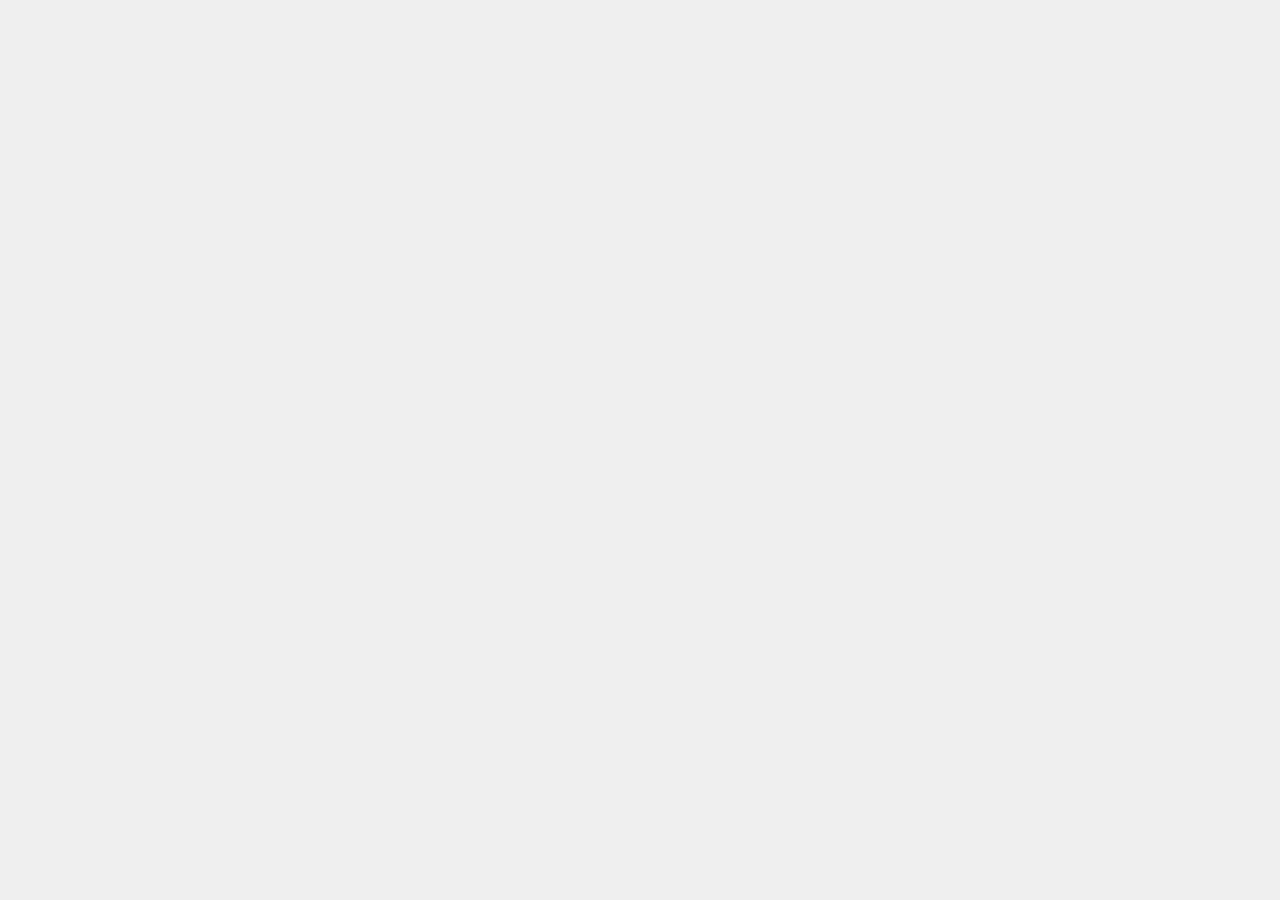
==== index.html @ 11d4a580 "menambahkan file html dan css" ====
<!DOCTYPE html>
<html lang="en">

<head>
    <meta charset="UTF-8">
    <meta http-equiv="X-UA-Compatible" content="IE=edge">
    <meta name="viewport" content="width=device-width, initial-scale=1.0">
    <title>Social - easy tutorial on youtube</title>
    <link rel="stylesheet" href="style.css">
</head>

<body>

</body>

</html>
---- style.css ----
* {
    margin: 0;
    padding: 0;
    font-family: 'Courier New', Courier, monospace;
}

body {
    background-color: #efefef;
}
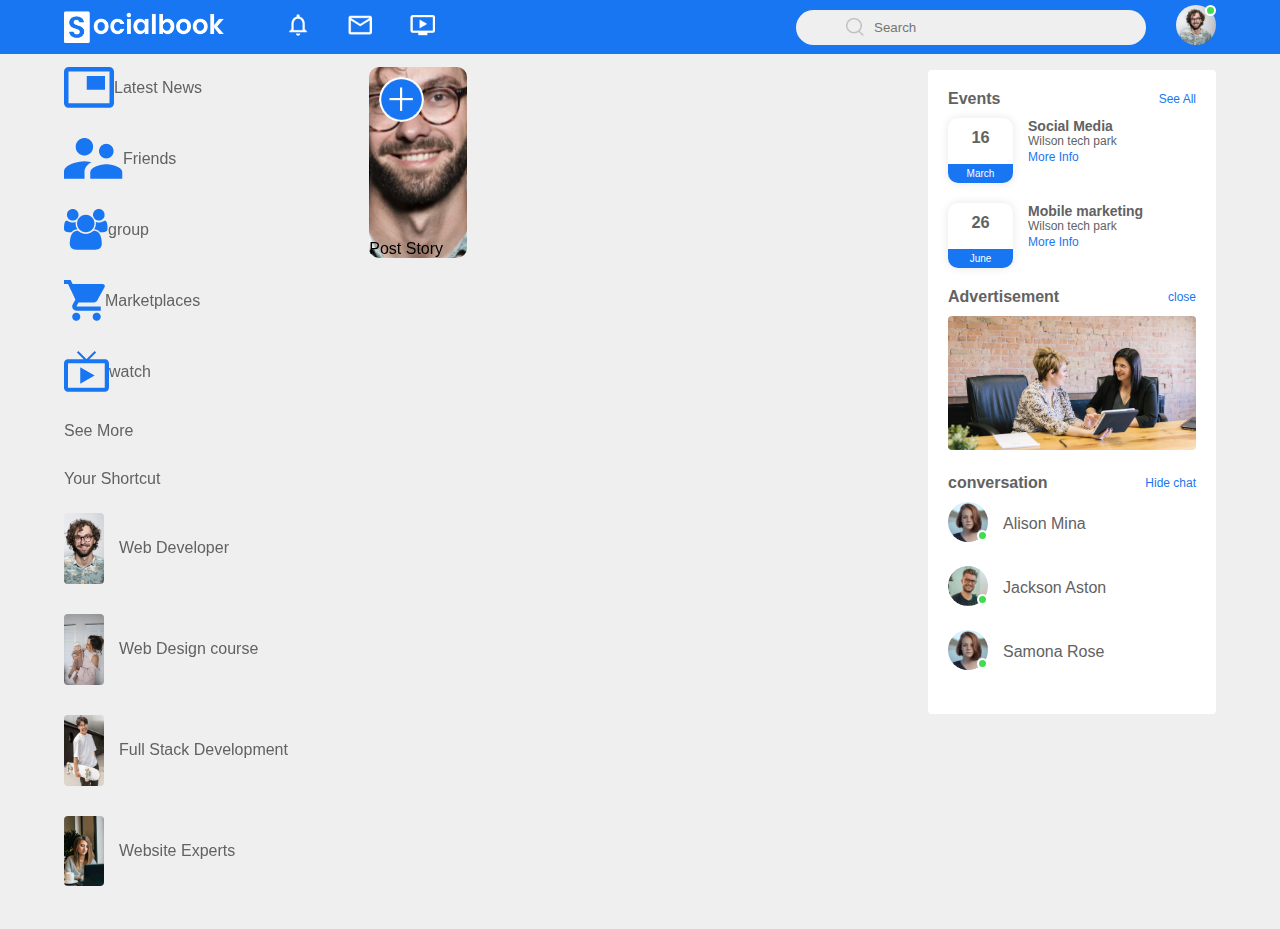
==== commit 3f363953: "menambahkan elemen html dan data css"" ====
--- a/index.html
+++ b/index.html
@@ -10,7 +10,108 @@
 </head>
 
 <body>
+    <nav>
+        <div class="nav-left">
+            <img src="socialbook_img/images/logo.png" alt="" class="logo">
+            <ul>
+                <li><img src="socialbook_img/images/notification.png" alt=""></li>
+                <li><img src="socialbook_img/images/inbox.png" alt=""></li>
+                <li><img src="socialbook_img/images/video.png" alt=""></li>
+            </ul>
+        </div>
+        <div class="nav-right">
+            <div class="search-box">
+                <img src="socialbook_img/images/search.png" alt="">
+                <input type="text" placeholder="Search">
+            </div>
+            <div class="nav-user-icon online">
+                <img src="socialbook_img/images/profile-pic.png" alt="">
+            </div>
+        </div>
+    </nav>
+    <div class="container">
+        <!-- left sidebar -->
+        <div class="left-sidebar">
+            <div class="imp-links">
+                <a href=""><img src="socialbook_img/images/news.png" alt=""> Latest News</a>
+                <a href=""><img src="socialbook_img/images/friends.png" alt=""> Friends</a>
+                <a href=""><img src="socialbook_img/images/group.png" alt="">group</a>
+                <a href=""><img src="socialbook_img/images/marketplace.png" alt=""> Marketplaces</a>
+                <a href=""><img src="socialbook_img/images/watch.png" alt=""> watch</a>
+                <a href="">See More</a>
+            </div>
+            <div class="shortcut-links">
+                <p>Your Shortcut</p>
+                <a href=""><img src="socialbook_img/images/status-1.png" alt="">Web Developer</a>
+                <a href=""><img src="socialbook_img/images/status-2.png" alt="">Web Design course</a>
+                <a href=""><img src="socialbook_img/images/status-3.png" alt="">Full Stack Development</a>
+                <a href=""><img src="socialbook_img/images/status-4.png" alt="">Website Experts</a>
+            </div>
+        </div>
+        <!-- end left sidebar -->
+        <!-- main content -->
+        <div class="main-content">
+            <div class="story-gallery">
+                <div class="story"><img src="socialbook_img/images/upload.png" alt="">
+                    <p>Post Story</p>
+                </div>
+            </div>
+        </div>
+        <!-- end main-content -->
+        <!-- right-sidebar -->
+        <div class="right-sidebar">
+            <div class="sidebar-title">
+                <h4>Events</h4>
+                <a href="">See All</a>
+            </div>
+            <div class="event">
+                <div class="left-event">
+                    <h3>16</h3>
+                    <span>March</span>
 
+                </div>
+                <div class="right-event">
+                    <h4>Social Media</h4>
+                    <p>Wilson tech park</p>
+                    <a href="">More Info</a>
+                </div>
+            </div>
+            <div class="event">
+                <div class="left-event">
+                    <h3>26</h3>
+                    <span>June</span>
+
+                </div>
+                <div class="right-event">
+                    <h4>Mobile marketing</h4>
+                    <p>Wilson tech park</p>
+                    <a href="">More Info</a>
+                </div>
+            </div>
+            <div class="sidebar-title">
+                <h4>Advertisement</h4>
+                <a href="">close</a>
+            </div>
+            <img src="socialbook_img/images/advertisement.png" alt="" class="sidebar-ads">
+            <div class="sidebar-title">
+                <h4>conversation</h4>
+                <a href="">Hide chat</a>
+            </div>
+            <div class="online-list">
+                <div class="online"><img src="socialbook_img/images/member-1.png" alt=""></div>
+                <p>Alison Mina</p>
+            </div>
+            <div class="online-list">
+                <div class="online"><img src="socialbook_img/images/member-2.png" alt=""></div>
+                <p>Jackson Aston</p>
+            </div>
+            <div class="online-list">
+                <div class="online"><img src="socialbook_img/images/member-1.png" alt=""></div>
+                <p>Samona Rose</p>
+            </div>
+        </div>
+        <!-- end right-sidebar -->
+    </div>
 </body>
 
 </html>--- a/style.css
+++ b/style.css
@@ -1,9 +1,267 @@
 * {
     margin: 0;
     padding: 0;
-    font-family: 'Courier New', Courier, monospace;
+    font-family: sans-serif;
+    box-sizing: border-box;
 }
 
 body {
     background-color: #efefef;
+}
+
+nav {
+    display: flex;
+    align-items: center;
+    justify-content: space-between;
+    background: #1876f2;
+    padding: 5px 5%;
+    position: sticky;
+    top: 0;
+    z-index: 100;
+}
+
+.logo {
+    width: 160px;
+    margin-right: 45px;
+}
+
+.nav-left,
+.nav-right {
+    display: flex;
+    align-items: center;
+}
+
+.nav-left ul li {
+    list-style: none;
+    display: inline-block;
+}
+
+.nav-left ul li img {
+    width: 28px;
+    margin: 0 15px;
+    ;
+}
+
+.nav-user-icon img {
+    width: 40px;
+    border-radius: 50%;
+    cursor: pointer;
+}
+
+.nav-user-icon {
+    margin-left: 30px;
+}
+
+.search-box {
+    background: #efefef;
+    width: 350px;
+    border-radius: 20px;
+    display: flex;
+    align-items: center;
+    padding: 0 50px;
+}
+
+.search-box img {
+    width: 18px;
+}
+
+.search-box input {
+    width: 100%;
+    background: transparent;
+    padding: 10px;
+    outline: none;
+    border: 0px;
+}
+
+.online {
+    position: relative;
+}
+
+.online::after {
+    content: '';
+    width: 7px;
+    height: 7px;
+    border: 2px solid #fff;
+    border-radius: 50%;
+    background: #41db51;
+    position: absolute;
+    top: 0;
+    right: 0;
+}
+
+.container {
+    display: flex;
+    justify-content: space-between;
+    padding: 13px 5%;
+}
+
+.left-sidebar {
+    /* background: #cbdffa; */
+    flex-basis: 25%;
+    position: sticky;
+    top: 70px;
+    align-self: flex-start;
+    /* height: 100vh; */
+}
+
+.right-sidebar {
+    /* background: #cbdffa; */
+    flex-basis: 25%;
+    position: sticky;
+    top: 70px;
+    align-self: flex-start;
+    /* height: 100vh; */
+    background: #ffffff;
+    padding: 20px;
+    border-radius: 4px;
+    color: #626262;
+}
+
+.main-content {
+    flex-basis: 47%;
+}
+
+.imp-links a,
+.shortcut-links a {
+    text-decoration: none;
+    display: flex;
+    align-items: center;
+    margin-bottom: 30px;
+    color: #626262;
+    width: fit-content;
+}
+
+.imp-limks a img {
+    width: 25px;
+    margin: right 15px;
+}
+
+.imp-limks a:last-child {
+    color: #1876f2;
+}
+
+.imp-limks {
+    border-bottom: 1px solid #ccc;
+}
+
+.shortcut-links a img {
+    width: 40px;
+    border-radius: 4px;
+    margin-right: 15px;
+}
+
+.shortcut-links p {
+    margin: 25px 0;
+    color: #626262;
+    font-weight: 500;
+}
+
+.sidebar-title {
+    display: flex;
+    align-items: center;
+    justify-content: space-between;
+    margin-bottom: 10px;
+}
+
+.sidebar-title h4 {
+    font-weight: 600px;
+    font-size: 16px;
+}
+
+.sidebar-title a {
+    text-decoration: none;
+    color: #1876f2;
+    font-size: 12px;
+}
+
+.event {
+    display: flex;
+    font-size: 14px;
+    margin-bottom: 20px;
+}
+
+.left-event {
+    border-radius: 10px;
+    height: 65px;
+    width: 65px;
+    margin-right: 15px;
+    padding-top: 10px;
+    text-align: center;
+    position: relative;
+    overflow: hidden;
+    box-shadow: 0 0 10px rgba(0, 0, 0, 0.1);
+}
+
+.event p {
+    font-size: 12px;
+}
+
+.event a {
+    font-size: 12px;
+    text-decoration: none;
+    color: #1876f2;
+}
+
+.left-event span {
+    position: absolute;
+    bottom: 0;
+    left: 0;
+    width: 100%;
+    background: #1876f2;
+    color: #fff;
+    font-size: 10px;
+    padding: 4px 0;
+}
+
+.sidebar-ads {
+    width: 100%;
+    margin-bottom: 20px;
+    border-radius: 4px;
+}
+
+.online-list {
+    display: flex;
+    align-items: center;
+    margin-bottom: 20px;
+}
+
+.online-list .online img {
+    width: 40px;
+    border-radius: 50%;
+}
+
+.online-list .online {
+    width: 40px;
+    border-radius: 50%;
+    margin-right: 15px;
+}
+
+.online-list .online::after {
+    top: unset;
+    bottom: 5px;
+}
+
+.story-gallery {
+    display: flex;
+    justify-content: space-between;
+    margin-bottom: 20p;
+}
+
+.story {
+    flex-basis: 18%;
+    padding-top: 32%;
+    position: relative;
+    background-image: url(socialbook_img/images/status-1.png);
+    background-position: center;
+    background-position: cover;
+    border-radius: 10px;
+}
+
+.story img {
+    position: absolute;
+    width: 45px;
+    border-radius: 50%;
+    top: 10px;
+    left: 10px;
+    border-radius: 5px solid #626262;
 }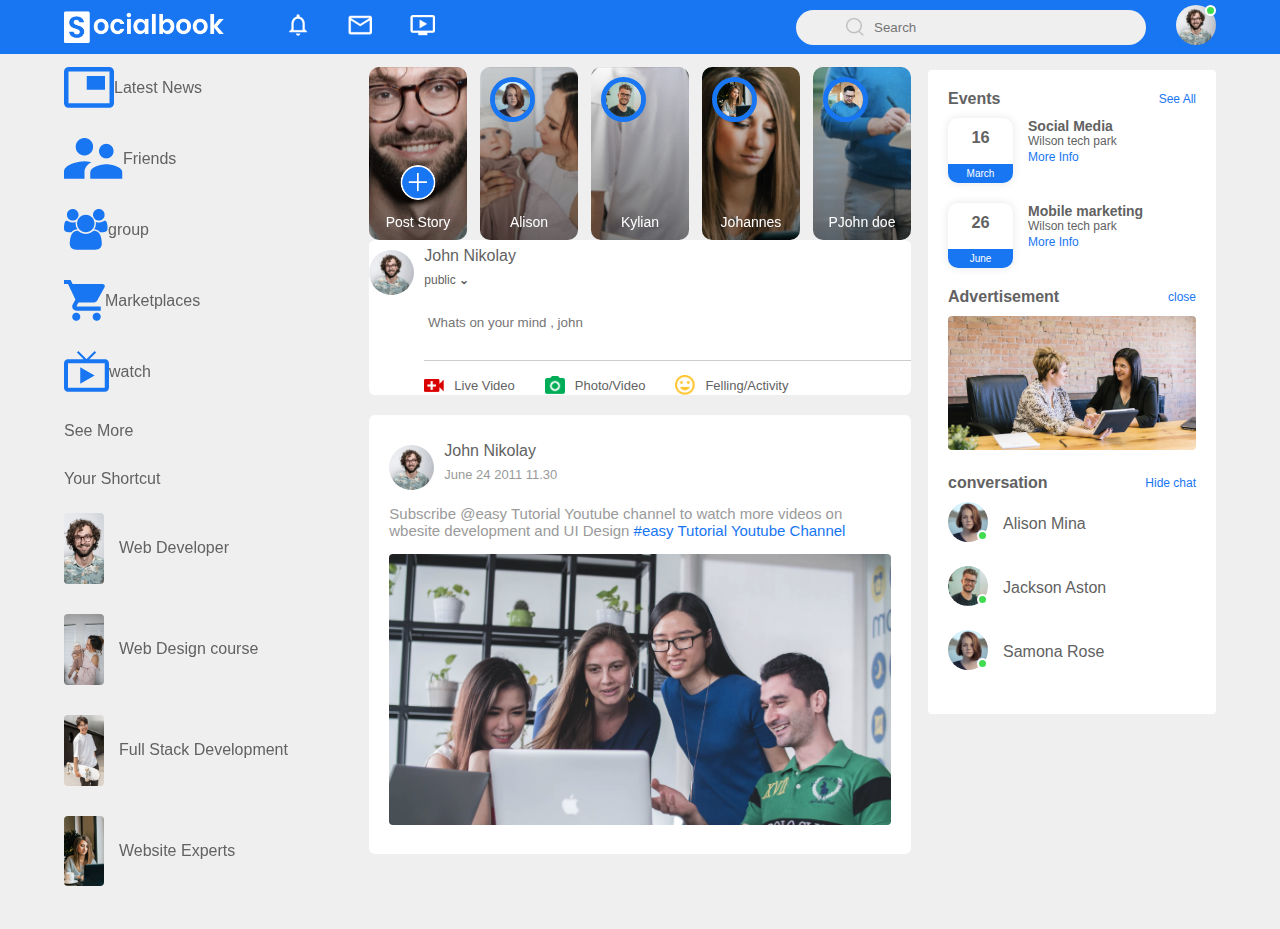
==== commit d36d43f8: "menambahkan data di bagian tengah" ====
--- a/index.html
+++ b/index.html
@@ -52,12 +52,54 @@
         <!-- main content -->
         <div class="main-content">
             <div class="story-gallery">
-                <div class="story"><img src="socialbook_img/images/upload.png" alt="">
+                <div class="story story1"><img src="socialbook_img/images/upload.png" alt="">
                     <p>Post Story</p>
                 </div>
+                <div class="story story2"><img src="socialbook_img/images/member-1.png" alt="">
+                    <p>Alison</p>
+                </div>
+                <div class="story story3"><img src="socialbook_img/images/member-2.png" alt="">
+                    <p>Kylian</p>
+                </div>
+                <div class="story story4"><img src="socialbook_img/images/member-3.png" alt="">
+                    <p>Johannes</p>
+                </div>
+                <div class="story story5"><img src="socialbook_img/images/member-4.png" alt="">
+                    <p>PJohn doe</p>
+                </div>
+            </div>
+            <div class="write-post-container">
+                <div class="user-profile">
+                    <img src="socialbook_img/images/profile-pic.png" alt="">
+                    <div>
+                        <p>John Nikolay</p>
+                        <small> public  <b>&#8964 </b> </small>
+                    </div>
+                </div>
+                <div class="post-input-container">
+                    <textarea rows="3" placeholder=" Whats on your mind , john "></textarea>
+                    <div class="add-post-links">
+                        <a href=""><img src="socialbook_img/images/live-video.png" alt="">Live Video</a>
+                        <a href=""><img src="socialbook_img/images/photo.png" alt="">Photo/Video</a>
+                        <a href=""><img src="socialbook_img/images/feeling.png" alt="">Felling/Activity</a>
+                    </div>
+                </div>
+            </div>
+            <div class="post-container">
+                <div class="user-profile">
+                    <img src="socialbook_img/images/profile-pic.png" alt="">
+                    <div>
+                        <p>John Nikolay</p>
+                        <!-- <small> public  <b>&#8964 </b> </small> -->
+                        <span>June 24 2011 11.30</span>
+                    </div>
+                </div>
+                <p class="post-text">Subscribe <span> @easy Tutorial</span> Youtube channel to watch more videos on wbesite development and UI Design <a href="">#easy Tutorial</a> <a href="">Youtube Channel</a></p>
+                <img src="socialbook_img/images/feed-image-1.png" alt="" class="post-img">
             </div>
         </div>
         <!-- end main-content -->
+
         <!-- right-sidebar -->
         <div class="right-sidebar">
             <div class="sidebar-title">
--- a/style.css
+++ b/style.css
@@ -251,7 +251,8 @@
     flex-basis: 18%;
     padding-top: 32%;
     position: relative;
-    background-image: url(socialbook_img/images/status-1.png);
+    /* background-image: linear-gradient(transparent, rgba(0, 0, 0, 0.5)), url(socialbook_img/images/status-1.png); */
+    /* background-image: url(socialbook_img/images/status-1.png); */
     background-position: center;
     background-position: cover;
     border-radius: 10px;
@@ -263,5 +264,145 @@
     border-radius: 50%;
     top: 10px;
     left: 10px;
-    border-radius: 5px solid #626262;
+    /* border-radius: 5px solid #626262;
+     */
+    border: 5px solid #1876f2;
+}
+
+.story p {
+    position: absolute;
+    bottom: 10px;
+    width: 100%;
+    text-align: center;
+    color: white;
+    font-size: 14px;
+}
+
+.story1 {
+    background-image: linear-gradient(transparent, rgba(0, 0, 0, 0.5)), url(socialbook_img/images/status-1.png);
+}
+
+.story2 {
+    background-image: linear-gradient(transparent, rgba(0, 0, 0, 0.5)), url(socialbook_img/images/status-2.png);
+}
+
+.story3 {
+    background-image: linear-gradient(transparent, rgba(0, 0, 0, 0.5)), url(socialbook_img/images/status-3.png);
+}
+
+.story4 {
+    background-image: linear-gradient(transparent, rgba(0, 0, 0, 0.5)), url(socialbook_img/images/status-4.png);
+}
+
+.story5 {
+    background-image: linear-gradient(transparent, rgba(0, 0, 0, 0.5)), url(socialbook_img/images/status-5.png);
+}
+
+.story.story1 img {
+    top: unset;
+    left: 50%;
+    bottom: 40px;
+    transform: translateX(-50%);
+    border: 0;
+    width: 35px;
+}
+
+.write-post-container {
+    width: 100%;
+    background: #fff;
+    border-radius: 6px;
+    padding: 20p;
+    color: #626262;
+}
+
+.user-profile {
+    display: flex;
+    align-items: center;
+}
+
+.user-profile img {
+    margin-top: 10px;
+    /*tambahan sendiri*/
+    width: 45px;
+    border-radius: 50%;
+    margin-right: 10px;
+}
+
+.user-profile p {
+    margin-bottom: 5px;
+    font-weight: 500;
+    color: #626262;
+}
+
+.user-profile small {
+    font-size: 12px;
+}
+
+.post-input-container {
+    padding-left: 55px;
+    padding-top: 20px;
+}
+
+.post-input-container textarea {
+    width: 100%;
+    border: 0;
+    outline: 0;
+    border-bottom: 1px solid #ccc;
+    background: transparent;
+    resize: none;
+}
+
+.add-post-links {
+    display: flex;
+    margin-top: 10px;
+}
+
+.add-post-links a {
+    text-decoration: none;
+    display: flex;
+    align-items: center;
+    color: #626262;
+    margin-right: 30px;
+    font-size: 13px;
+}
+
+.add-post-links a img {
+    width: 20px;
+    margin-right: 10px;
+}
+
+.post-container {
+    width: 100%;
+    background: #fff;
+    border-radius: 6px;
+    padding: 20px;
+    color: #626262;
+    margin: 20px 0;
+}
+
+.user-profile span {
+    font-size: 13px;
+    color: #9a9a9a;
+}
+
+.post-text {
+    color: #9a9a9a;
+    margin: 15px 0;
+    font-size: 15px
+}
+
+.post-text span {
+    color: #9a9a9a;
+    font-weight: 500;
+}
+
+.post-text a {
+    color: #1876f2;
+    text-decoration: none;
+}
+
+.post-img {
+    width: 100%;
+    border-radius: 4px;
+    margin-bottom: 5px;
 }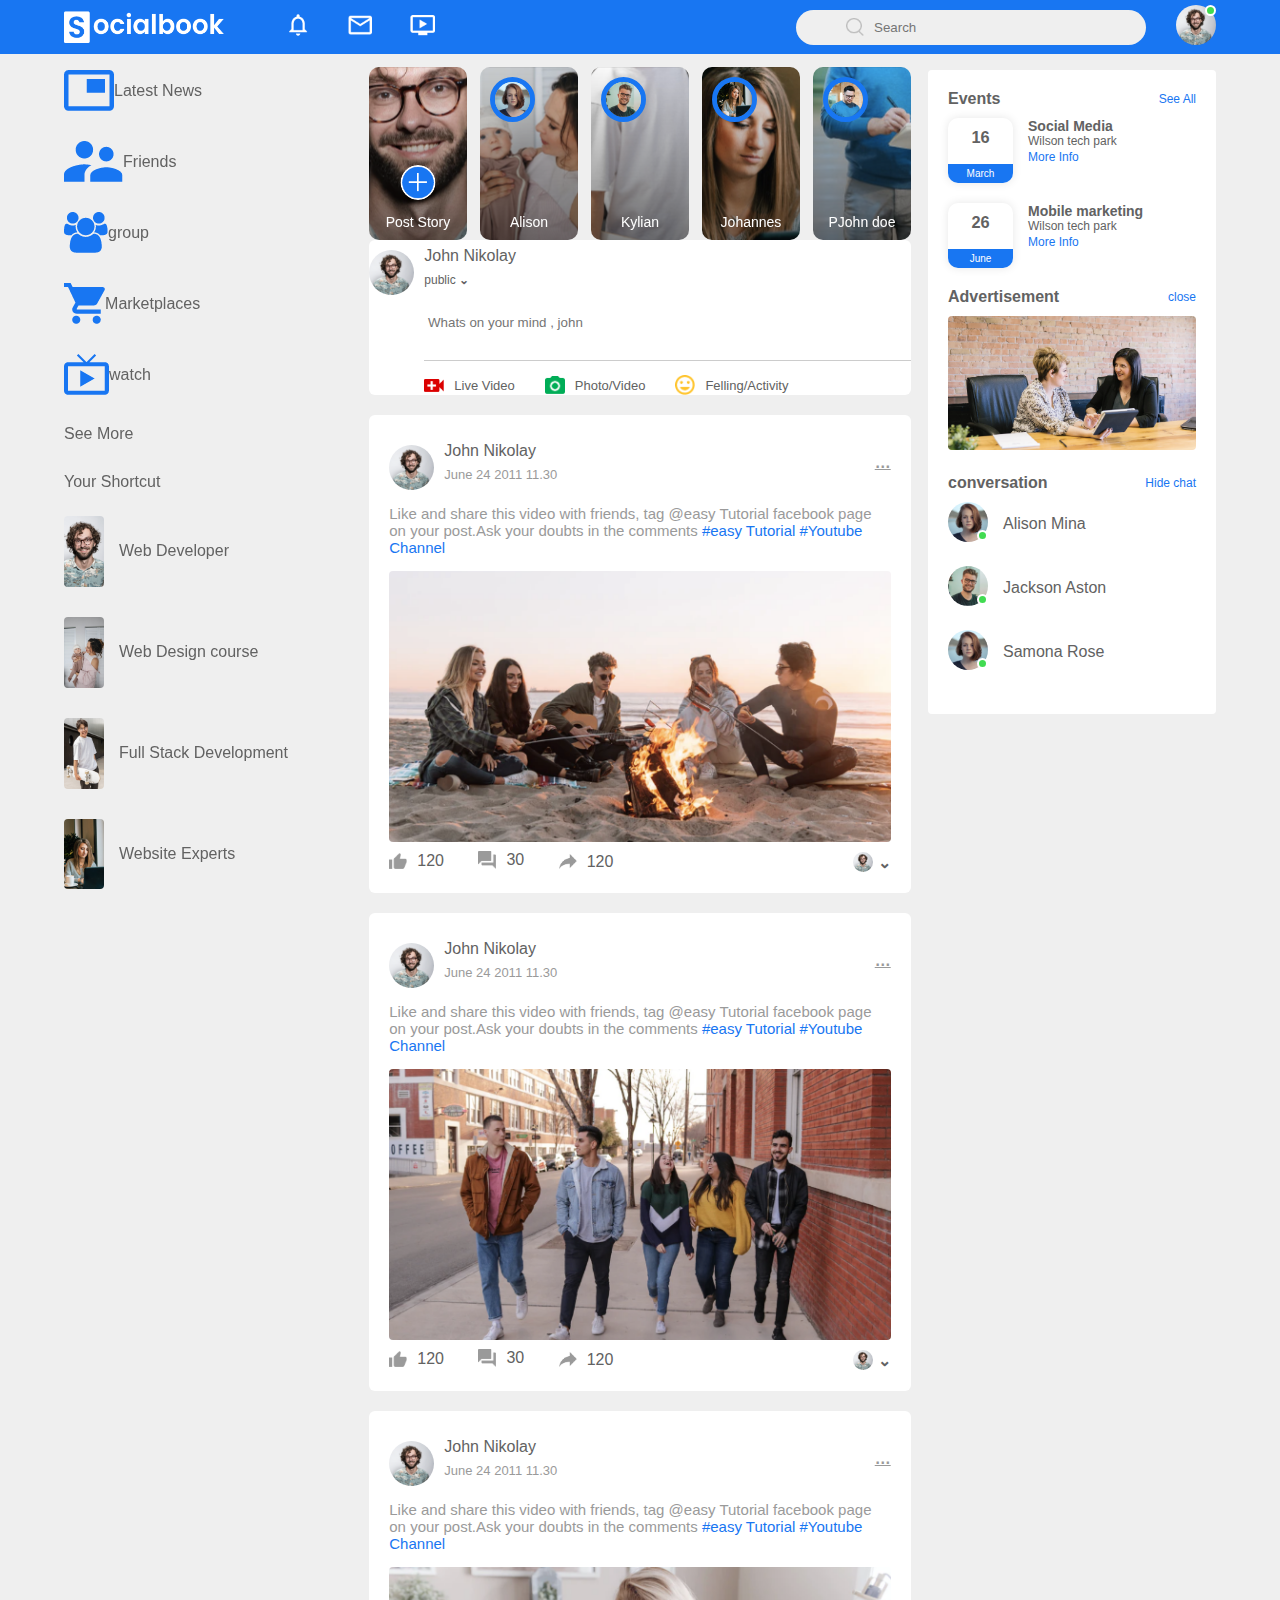
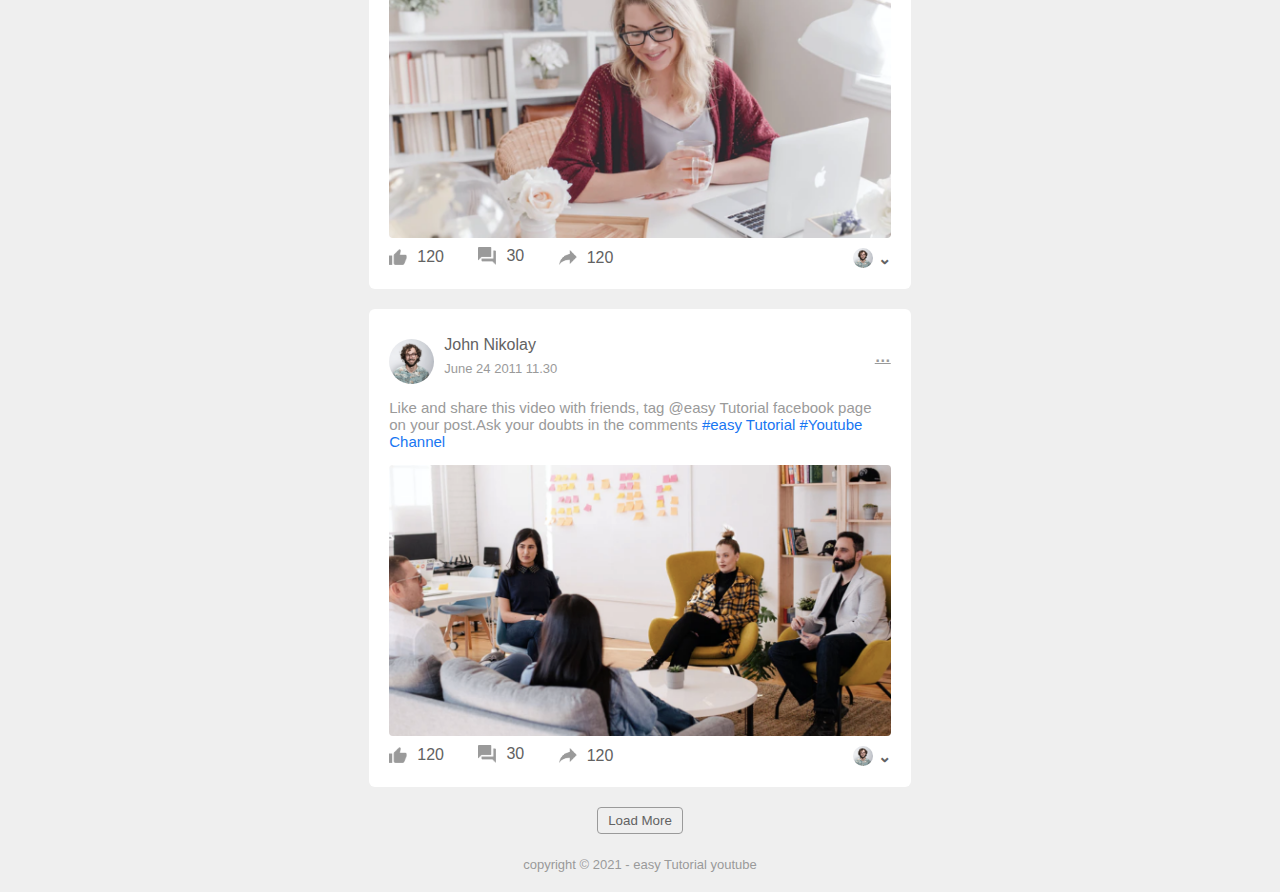
==== commit 2ab1e631: "menambahkan data terakhir pada website profile" ====
--- a/index.html
+++ b/index.html
@@ -24,10 +24,53 @@
                 <img src="socialbook_img/images/search.png" alt="">
                 <input type="text" placeholder="Search">
             </div>
-            <div class="nav-user-icon online">
+            <div class="nav-user-icon online" onclick="settingsMenuToggle()">
                 <img src="socialbook_img/images/profile-pic.png" alt="">
             </div>
         </div>
+        <!-- Settings Menu -->
+        <div class="settings-menu">
+            <div id="dark-btn">
+                <span></span>
+            </div>
+            <div class="settings-menu-inner">
+                <div class="user-profile">
+                    <img src="socialbook_img/images/profile-pic.png" alt="">
+                    <div>
+                        <p>John Nikolay</p>
+                        <!-- <small> public  <b>&#8964 </b> </small> -->
+                        <a href="">See Your Profil</a>
+                    </div>
+                </div>
+                <hr>
+                <div class="user-profile">
+                    <img src="socialbook_img/images/feedback.png" alt="">
+                    <div>
+                        <p>Give Feedback</p>
+                        <!-- <small> public  <b>&#8964 </b> </small> -->
+                        <a href="">Help us to improve the new design</a>
+                    </div>
+                </div>
+                <hr>
+                <div class="settings-links">
+                    <img src="socialbook_img/images/setting.png" alt="" class="settings-icon">
+                    <a href="">Settings & Privacy <img src="socialbook_img/images/arrow.png" alt="" width="10px"></a>
+                </div>
+                <div class="settings-links">
+                    <img src="socialbook_img/images/help.png" alt="" class="settings-icon">
+                    <a href="">Help & Support <img src="socialbook_img/images/arrow.png" alt="" width="10px"></a>
+                </div>
+                <div class="settings-links">
+                    <img src="socialbook_img/images/display.png" alt="" class="settings-icon">
+                    <a href="">Display & Accessibility <img src="socialbook_img/images/arrow.png" alt="" width="10px"></a>
+                </div>
+                <div class="settings-links">
+                    <img src="socialbook_img/images/logout.png" alt="" class="settings-icon">
+                    <a href="">Logout <img src="socialbook_img/images/arrow.png" alt="" width="10px"></a>
+                </div>
+            </div>
+        </div>
+        <!-- end Settings Menu  -->
     </nav>
     <div class="container">
         <!-- left sidebar -->
@@ -85,18 +128,123 @@
                     </div>
                 </div>
             </div>
+            <!-- post-container 1 -->
             <div class="post-container">
-                <div class="user-profile">
-                    <img src="socialbook_img/images/profile-pic.png" alt="">
-                    <div>
-                        <p>John Nikolay</p>
-                        <!-- <small> public  <b>&#8964 </b> </small> -->
-                        <span>June 24 2011 11.30</span>
-                    </div>
-                </div>
-                <p class="post-text">Subscribe <span> @easy Tutorial</span> Youtube channel to watch more videos on wbesite development and UI Design <a href="">#easy Tutorial</a> <a href="">Youtube Channel</a></p>
-                <img src="socialbook_img/images/feed-image-1.png" alt="" class="post-img">
-            </div>
+                <div class="post-row">
+
+                    <div class="user-profile">
+                        <img src="socialbook_img/images/profile-pic.png" alt="">
+                        <div>
+                            <p>John Nikolay</p>
+                            <!-- <small> public  <b>&#8964 </b> </small> -->
+                            <span>June 24 2011 11.30</span>
+                        </div>
+                    </div>
+                    <a href=""><b>&#8230</b></a>
+                </div>
+                <p class="post-text">Like and share this video with friends, tag <span> @easy Tutorial</span> facebook page on your post.Ask your doubts in the comments <a href="">#easy Tutorial</a> <a href="">#Youtube Channel</a></p>
+                <img src="socialbook_img/images/feed-image-2.png" alt="" class="post-img">
+                <div class="post-row">
+                    <div class="activity-icons">
+                        <div><img src="socialbook_img/images/like.png" alt="">120</div>
+                        <div><img src="socialbook_img/images/comments.png" alt="">30</div>
+                        <div><img src="socialbook_img/images/share.png" alt="">120</div>
+                    </div>
+                    <div class="post-profile-icon">
+                        <img src="socialbook_img/images/profile-pic.png" alt="">
+                        <b>&#8964 </b>
+                    </div>
+                </div>
+            </div>
+            <!-- end post container 1 -->
+            <!-- post-container 2 -->
+            <div class="post-container">
+                <div class="post-row">
+
+                    <div class="user-profile">
+                        <img src="socialbook_img/images/profile-pic.png" alt="">
+                        <div>
+                            <p>John Nikolay</p>
+                            <!-- <small> public  <b>&#8964 </b> </small> -->
+                            <span>June 24 2011 11.30</span>
+                        </div>
+                    </div>
+                    <a href=""><b>&#8230</b></a>
+                </div>
+                <p class="post-text">Like and share this video with friends, tag <span> @easy Tutorial</span> facebook page on your post.Ask your doubts in the comments <a href="">#easy Tutorial</a> <a href="">#Youtube Channel</a></p>
+                <img src="socialbook_img/images/feed-image-3.png" alt="" class="post-img">
+                <div class="post-row">
+                    <div class="activity-icons">
+                        <div><img src="socialbook_img/images/like.png" alt="">120</div>
+                        <div><img src="socialbook_img/images/comments.png" alt="">30</div>
+                        <div><img src="socialbook_img/images/share.png" alt="">120</div>
+                    </div>
+                    <div class="post-profile-icon">
+                        <img src="socialbook_img/images/profile-pic.png" alt="">
+                        <b>&#8964 </b>
+                    </div>
+                </div>
+            </div>
+            <!-- end post-container 2 -->
+            <!-- post-container 3 -->
+            <div class="post-container">
+                <div class="post-row">
+
+                    <div class="user-profile">
+                        <img src="socialbook_img/images/profile-pic.png" alt="">
+                        <div>
+                            <p>John Nikolay</p>
+                            <!-- <small> public  <b>&#8964 </b> </small> -->
+                            <span>June 24 2011 11.30</span>
+                        </div>
+                    </div>
+                    <a href=""><b>&#8230</b></a>
+                </div>
+                <p class="post-text">Like and share this video with friends, tag <span> @easy Tutorial</span> facebook page on your post.Ask your doubts in the comments <a href="">#easy Tutorial</a> <a href="">#Youtube Channel</a></p>
+                <img src="socialbook_img/images/feed-image-4.png" alt="" class="post-img">
+                <div class="post-row">
+                    <div class="activity-icons">
+                        <div><img src="socialbook_img/images/like.png" alt="">120</div>
+                        <div><img src="socialbook_img/images/comments.png" alt="">30</div>
+                        <div><img src="socialbook_img/images/share.png" alt="">120</div>
+                    </div>
+                    <div class="post-profile-icon">
+                        <img src="socialbook_img/images/profile-pic.png" alt="">
+                        <b>&#8964 </b>
+                    </div>
+                </div>
+            </div>
+            <!-- end post-container 2 -->
+            <!-- post-container 3 -->
+            <div class="post-container">
+                <div class="post-row">
+
+                    <div class="user-profile">
+                        <img src="socialbook_img/images/profile-pic.png" alt="">
+                        <div>
+                            <p>John Nikolay</p>
+                            <!-- <small> public  <b>&#8964 </b> </small> -->
+                            <span>June 24 2011 11.30</span>
+                        </div>
+                    </div>
+                    <a href=""><b>&#8230</b></a>
+                </div>
+                <p class="post-text">Like and share this video with friends, tag <span> @easy Tutorial</span> facebook page on your post.Ask your doubts in the comments <a href="">#easy Tutorial</a> <a href="">#Youtube Channel</a></p>
+                <img src="socialbook_img/images/feed-image-5.png" alt="" class="post-img">
+                <div class="post-row">
+                    <div class="activity-icons">
+                        <div><img src="socialbook_img/images/like.png" alt="">120</div>
+                        <div><img src="socialbook_img/images/comments.png" alt="">30</div>
+                        <div><img src="socialbook_img/images/share.png" alt="">120</div>
+                    </div>
+                    <div class="post-profile-icon">
+                        <img src="socialbook_img/images/profile-pic.png" alt="">
+                        <b>&#8964 </b>
+                    </div>
+                </div>
+            </div>
+            <!-- end post-container 2 -->
+            <button class="load-more-btn">Load More</button>
         </div>
         <!-- end main-content -->
 
@@ -154,6 +302,11 @@
         </div>
         <!-- end right-sidebar -->
     </div>
+    <div class="footer">
+        <p>copyright &copy; 2021 - easy Tutorial youtube </p>
+    </div>
+
+    <script src="script.js"></script>
 </body>
 
 </html>--- a/style.css
+++ b/style.css
@@ -5,15 +5,30 @@
     box-sizing: border-box;
 }
 
+:root {
+    --body-color: #efefef;
+    --nav-color: #1876f2;
+    --bg-color: #fff;
+}
+
+.dark-theme {
+    --body-color: #0a0a0a;
+    --nav-color: #000;
+    --bg-color: #000;
+}
+
 body {
-    background-color: #efefef;
+    /* background-color: #efefef; */
+    background: var(--body-color);
+    transition: background 0.3s;
 }
 
 nav {
     display: flex;
     align-items: center;
     justify-content: space-between;
-    background: #1876f2;
+    /* background: #1876f2; */
+    background: var(--nav-color);
     padding: 5px 5%;
     position: sticky;
     top: 0;
@@ -111,7 +126,8 @@
     top: 70px;
     align-self: flex-start;
     /* height: 100vh; */
-    background: #ffffff;
+    /* background: #ffffff; */
+    background: var(--bg-color);
     padding: 20px;
     border-radius: 4px;
     color: #626262;
@@ -309,7 +325,8 @@
 
 .write-post-container {
     width: 100%;
-    background: #fff;
+    /* background: #fff; */
+    background: var(--bg-color);
     border-radius: 6px;
     padding: 20p;
     color: #626262;
@@ -373,7 +390,8 @@
 
 .post-container {
     width: 100%;
-    background: #fff;
+    /* background: #fff; */
+    background: var(--bg-color);
     border-radius: 6px;
     padding: 20px;
     color: #626262;
@@ -405,4 +423,138 @@
     width: 100%;
     border-radius: 4px;
     margin-bottom: 5px;
+}
+
+.post-row {
+    display: flex;
+    align-items: center;
+    justify-content: space-between;
+}
+
+.activity-icons div img {
+    width: 18px;
+    margin-right: 10px;
+}
+
+.activity-icons div {
+    display: inline-flex;
+    align-items: center;
+    margin-right: 30px;
+}
+
+.post-profile-icon {
+    display: flex;
+    align-items: center;
+}
+
+.post-profile-icon img {
+    width: 20px;
+    border-radius: 50%;
+    margin-right: 5px;
+}
+
+.post-row a {
+    color: #9a9a9a;
+}
+
+.load-more-btn {
+    display: block;
+    margin: auto;
+    color: #626262;
+    cursor: pointer;
+    padding: 5px 10px;
+    border: 1px solid #9a9a9a;
+    background: transparent;
+    border-radius: 4px;
+}
+
+.footer {
+    text-align: center;
+    color: #9a9a9a;
+    padding: 10px 0 20px;
+    font-size: 13px;
+}
+
+.settings-menu {
+    position: absolute;
+    width: 90%;
+    max-width: 350px;
+    /* height: 500px; */
+    /* background: #fff; */
+    background: var(--bg-color);
+    box-shadow: 0 0 10px rgba(0, 0, 0, 0.4);
+    border-radius: 4px;
+    overflow: hidden;
+    top: 100%;
+    right: 5%;
+    max-height: 0px;
+    transition: max-height 0.3s;
+}
+
+.settings-menu-height {
+    max-height: 450px;
+}
+
+.user-profile a {
+    font-size: 12px;
+    color: #1876f2;
+    text-decoration: none;
+}
+
+.settings-menu-inner {
+    padding: 20px;
+}
+
+.settings-menu-inner hr {
+    border: 0;
+    height: 1px;
+    background-color: #9a9a9a;
+    margin: 15px 0;
+}
+
+.settings-links {
+    display: flex;
+    align-items: center;
+    margin: 15px 0;
+}
+
+.settings-links .settings-icon {
+    width: 30px;
+    margin-right: 10px;
+    border-radius: 50%;
+}
+
+.settings-links a {
+    display: flex;
+    flex: 1;
+    align-items: center;
+    justify-content: space-between;
+    text-decoration: none;
+    color: #62626262;
+}
+
+#dark-btn {
+    position: absolute;
+    top: 20px;
+    right: 20px;
+    background: #ccc;
+    width: 45px;
+    border-radius: 15px;
+    padding: 2px 3px;
+    cursor: pointer;
+    transition: padding-left 0.5s background 0.5s;
+}
+
+#dark-btn span {
+    width: 18px;
+    height: 18px;
+    background: #fff;
+    border-radius: 50%;
+    display: inline-block;
+}
+
+#dark-btn.dark-btn-on {
+    padding-left: 23px;
+    /* background: #000; */
+    background: #0a0a0a;
 }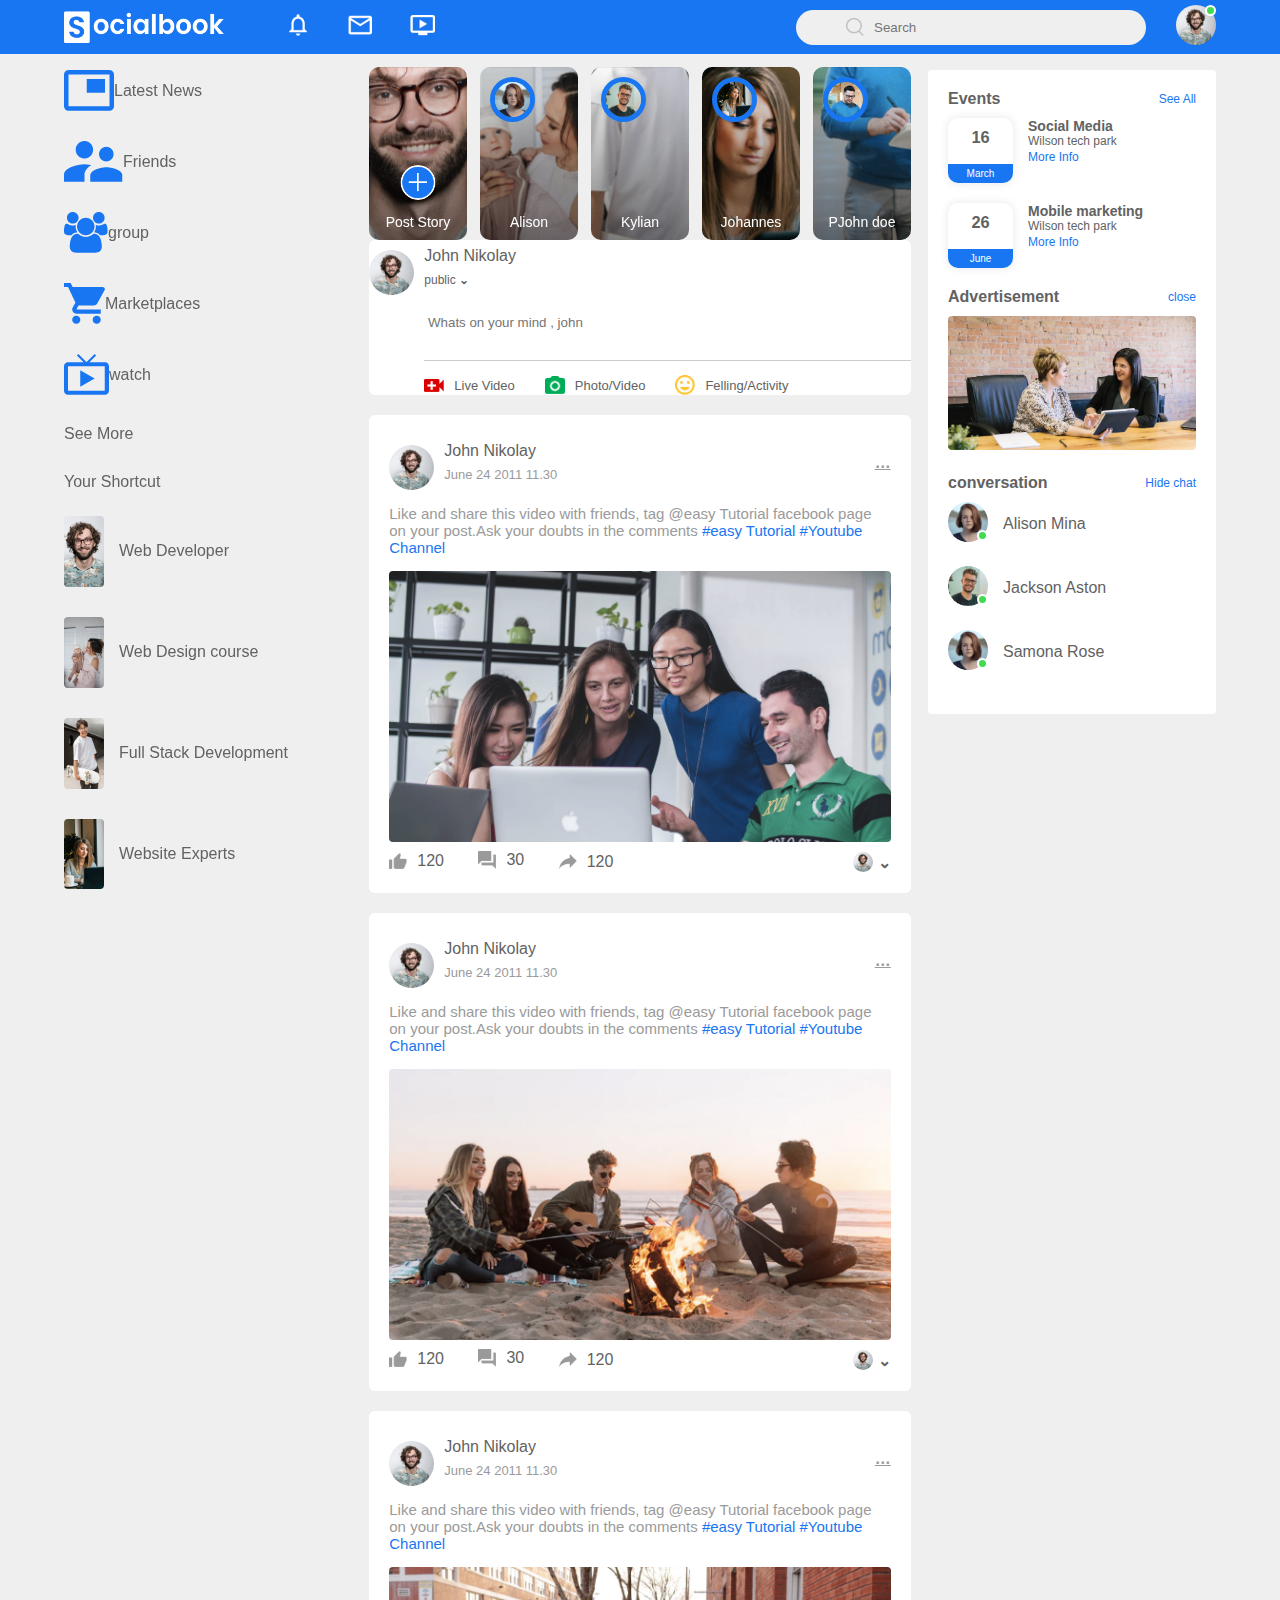
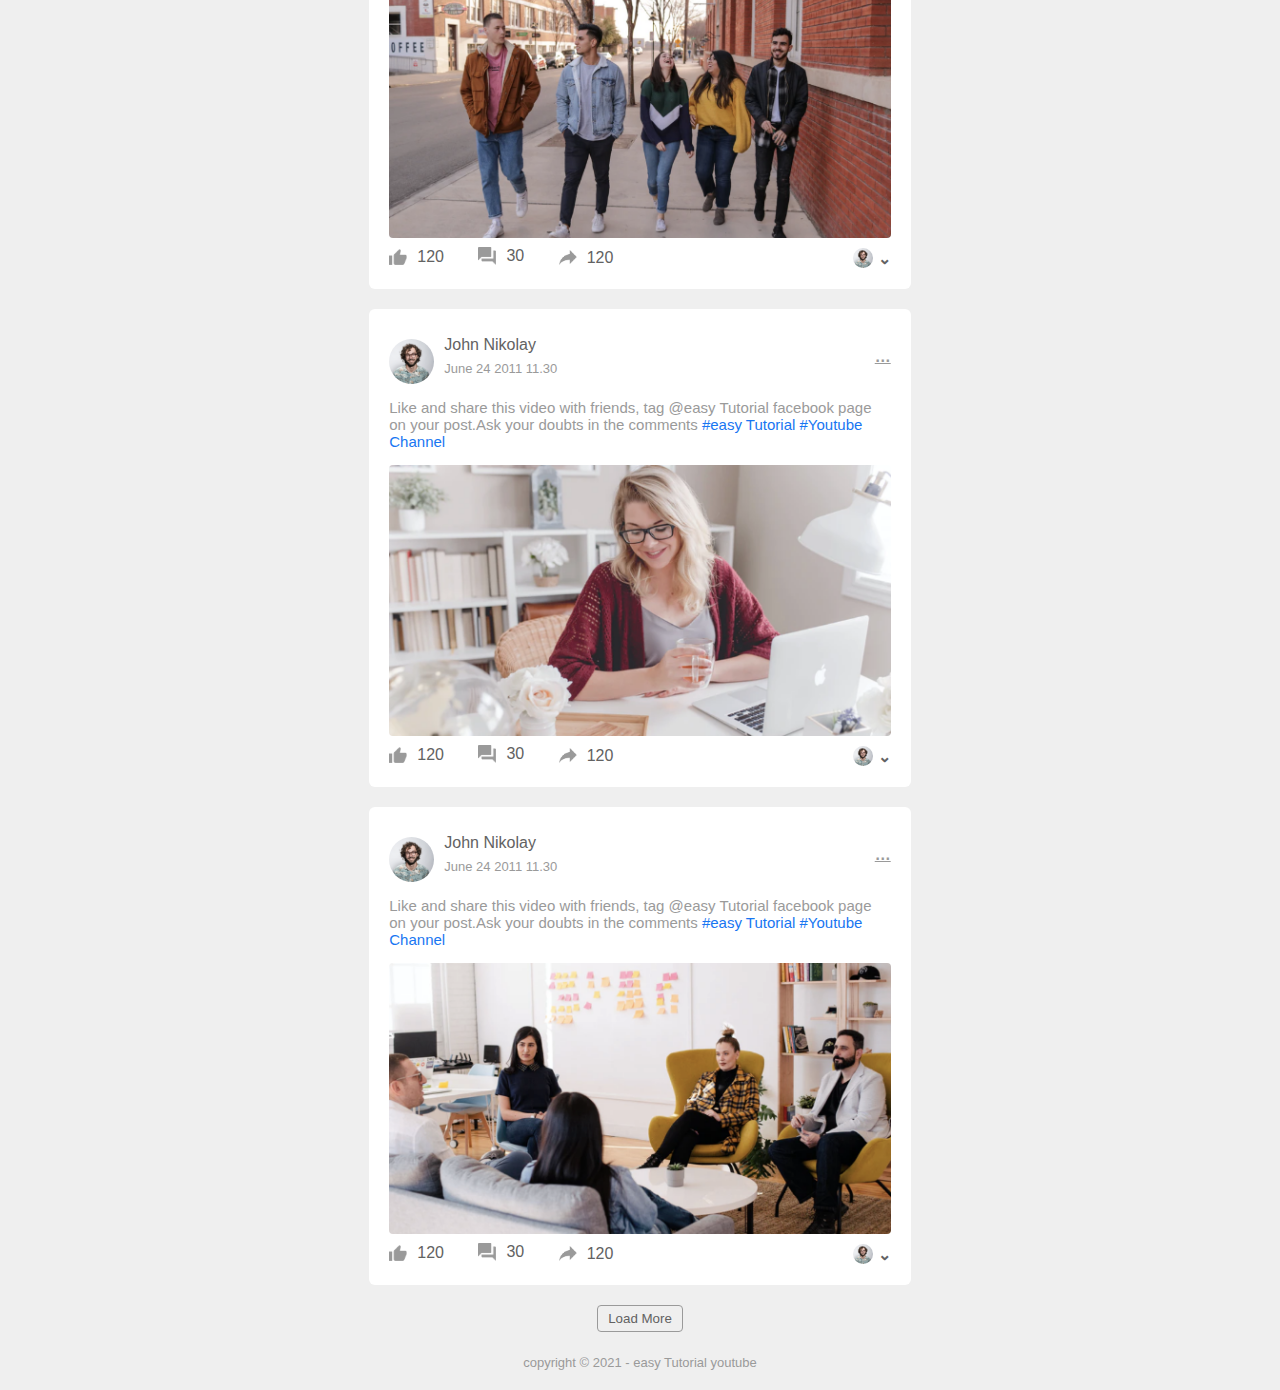
==== commit a265eb19: "menambahkan data terakhir untuk profile page" ====
--- a/index.html
+++ b/index.html
@@ -143,7 +143,7 @@
                     <a href=""><b>&#8230</b></a>
                 </div>
                 <p class="post-text">Like and share this video with friends, tag <span> @easy Tutorial</span> facebook page on your post.Ask your doubts in the comments <a href="">#easy Tutorial</a> <a href="">#Youtube Channel</a></p>
-                <img src="socialbook_img/images/feed-image-2.png" alt="" class="post-img">
+                <img src="socialbook_img/images/feed-image-1.png" alt="" class="post-img">
                 <div class="post-row">
                     <div class="activity-icons">
                         <div><img src="socialbook_img/images/like.png" alt="">120</div>
@@ -172,7 +172,7 @@
                     <a href=""><b>&#8230</b></a>
                 </div>
                 <p class="post-text">Like and share this video with friends, tag <span> @easy Tutorial</span> facebook page on your post.Ask your doubts in the comments <a href="">#easy Tutorial</a> <a href="">#Youtube Channel</a></p>
-                <img src="socialbook_img/images/feed-image-3.png" alt="" class="post-img">
+                <img src="socialbook_img/images/feed-image-2.png" alt="" class="post-img">
                 <div class="post-row">
                     <div class="activity-icons">
                         <div><img src="socialbook_img/images/like.png" alt="">120</div>
@@ -201,6 +201,35 @@
                     <a href=""><b>&#8230</b></a>
                 </div>
                 <p class="post-text">Like and share this video with friends, tag <span> @easy Tutorial</span> facebook page on your post.Ask your doubts in the comments <a href="">#easy Tutorial</a> <a href="">#Youtube Channel</a></p>
+                <img src="socialbook_img/images/feed-image-3.png" alt="" class="post-img">
+                <div class="post-row">
+                    <div class="activity-icons">
+                        <div><img src="socialbook_img/images/like.png" alt="">120</div>
+                        <div><img src="socialbook_img/images/comments.png" alt="">30</div>
+                        <div><img src="socialbook_img/images/share.png" alt="">120</div>
+                    </div>
+                    <div class="post-profile-icon">
+                        <img src="socialbook_img/images/profile-pic.png" alt="">
+                        <b>&#8964 </b>
+                    </div>
+                </div>
+            </div>
+            <!-- end post-container 3 -->
+            <!-- post-container 4 -->
+            <div class="post-container">
+                <div class="post-row">
+
+                    <div class="user-profile">
+                        <img src="socialbook_img/images/profile-pic.png" alt="">
+                        <div>
+                            <p>John Nikolay</p>
+                            <!-- <small> public  <b>&#8964 </b> </small> -->
+                            <span>June 24 2011 11.30</span>
+                        </div>
+                    </div>
+                    <a href=""><b>&#8230</b></a>
+                </div>
+                <p class="post-text">Like and share this video with friends, tag <span> @easy Tutorial</span> facebook page on your post.Ask your doubts in the comments <a href="">#easy Tutorial</a> <a href="">#Youtube Channel</a></p>
                 <img src="socialbook_img/images/feed-image-4.png" alt="" class="post-img">
                 <div class="post-row">
                     <div class="activity-icons">
@@ -214,8 +243,8 @@
                     </div>
                 </div>
             </div>
-            <!-- end post-container 2 -->
-            <!-- post-container 3 -->
+            <!-- end post-container 4 -->
+            <!-- post-container 5 -->
             <div class="post-container">
                 <div class="post-row">
 
@@ -243,7 +272,7 @@
                     </div>
                 </div>
             </div>
-            <!-- end post-container 2 -->
+            <!-- end post-container 5 -->
             <button class="load-more-btn">Load More</button>
         </div>
         <!-- end main-content -->
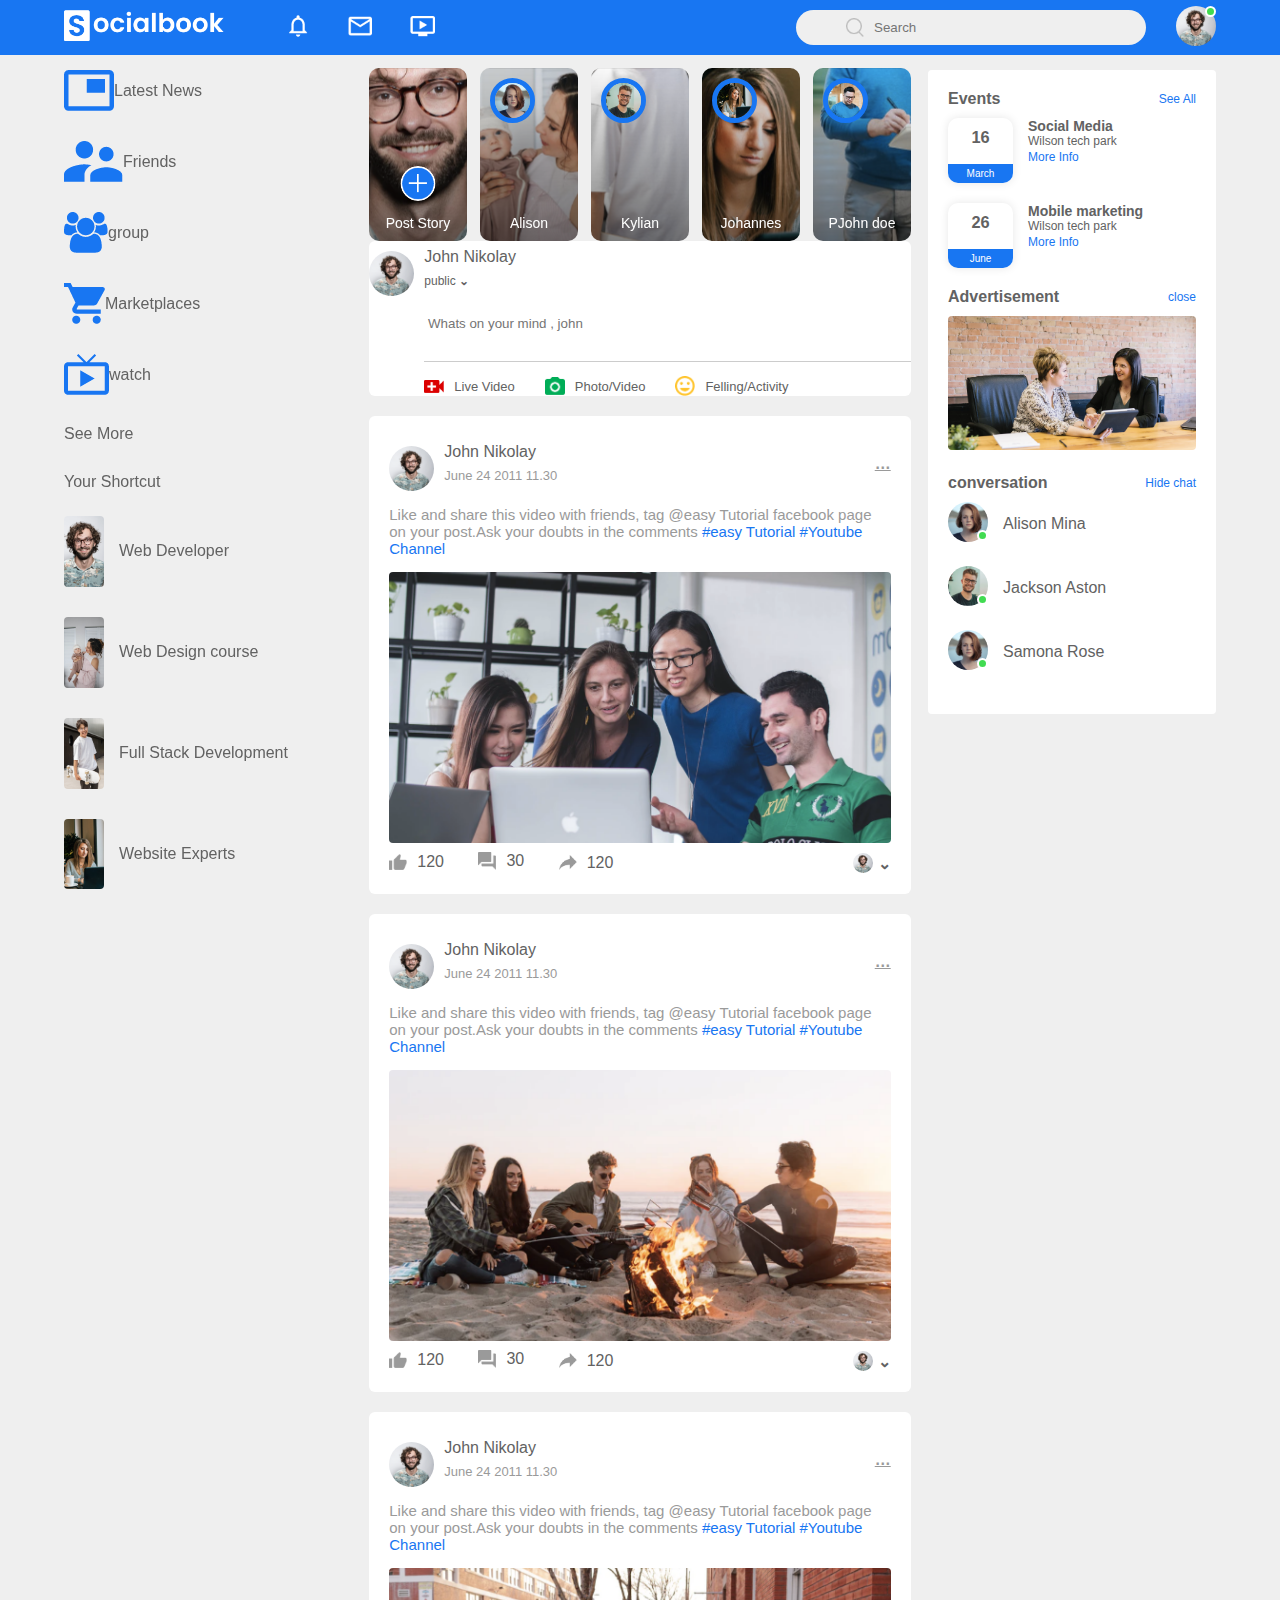
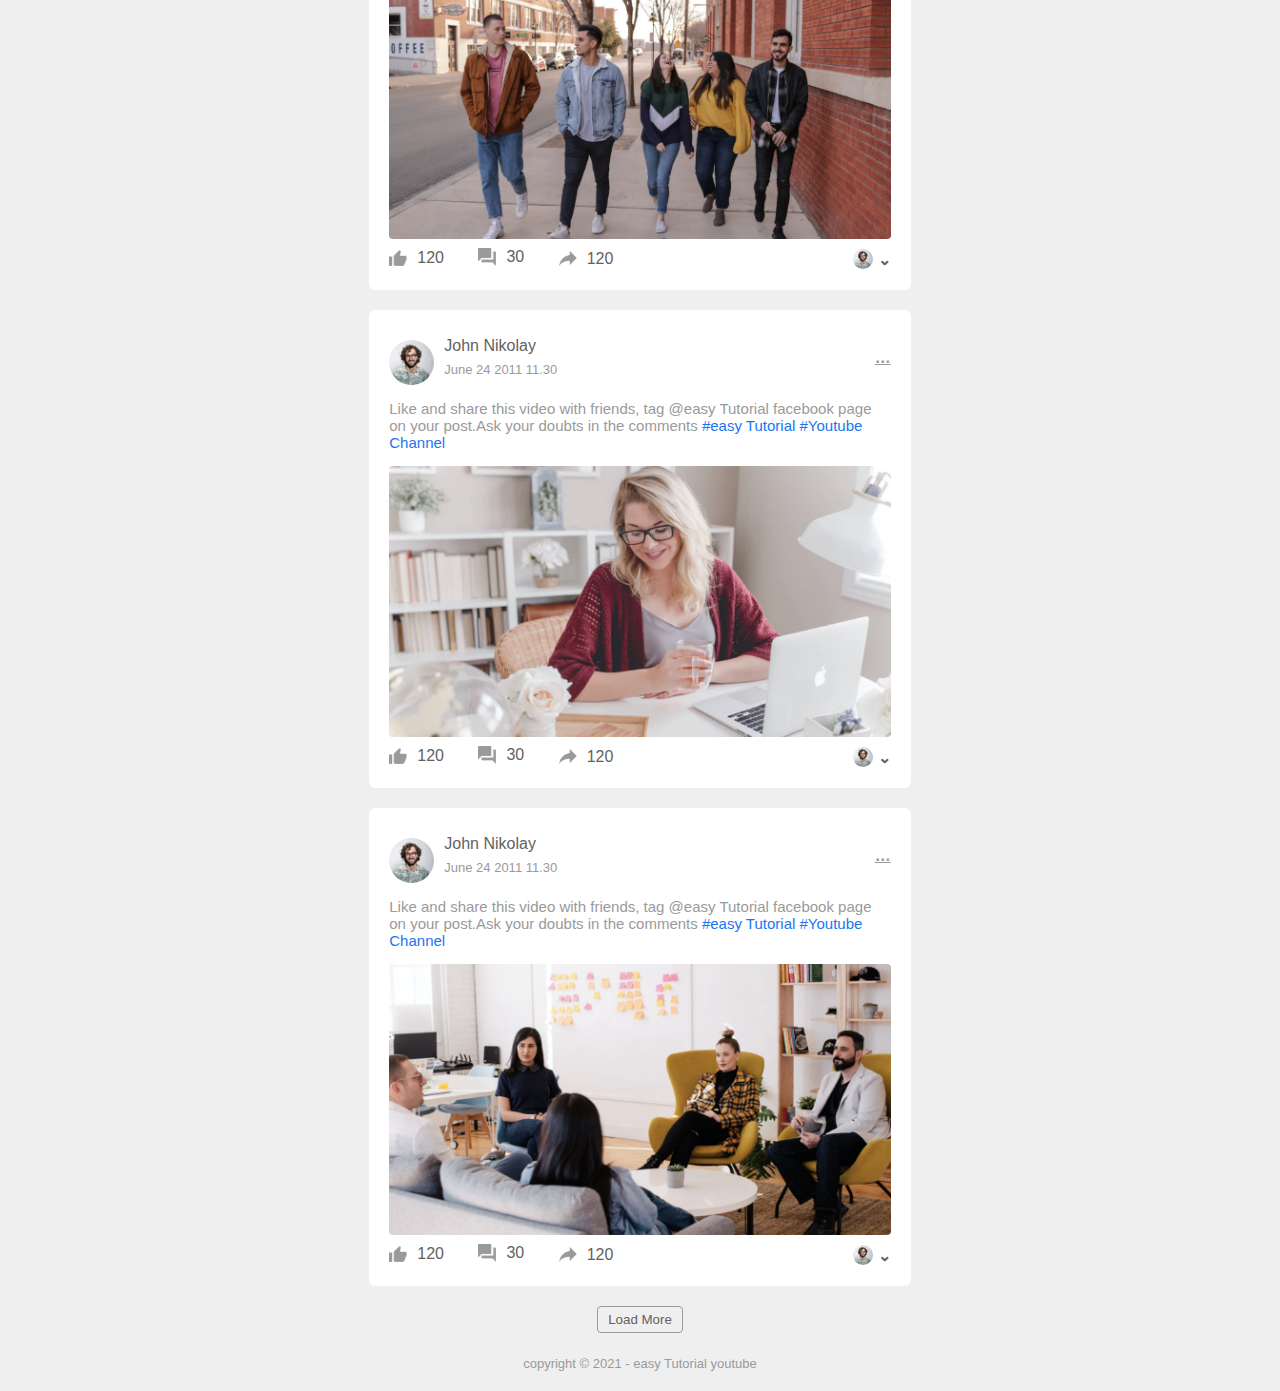
==== commit 74d599e8: "menambahkan responsive data" ====
--- a/index.html
+++ b/index.html
@@ -7,12 +7,15 @@
     <meta name="viewport" content="width=device-width, initial-scale=1.0">
     <title>Social - easy tutorial on youtube</title>
     <link rel="stylesheet" href="style.css">
+    <link rel="stylesheet" href="style3.css">
 </head>
 
 <body>
     <nav>
         <div class="nav-left">
-            <img src="socialbook_img/images/logo.png" alt="" class="logo">
+            <a href="index.html">
+                <img src="socialbook_img/images/logo.png" alt="" class="logo">
+            </a>
             <ul>
                 <li><img src="socialbook_img/images/notification.png" alt=""></li>
                 <li><img src="socialbook_img/images/inbox.png" alt=""></li>
@@ -39,7 +42,7 @@
                     <div>
                         <p>John Nikolay</p>
                         <!-- <small> public  <b>&#8964 </b> </small> -->
-                        <a href="">See Your Profil</a>
+                        <a href="profile.html">See Your Profil</a>
                     </div>
                 </div>
                 <hr>
--- a/style3.css
+++ b/style3.css
@@ -0,0 +1,83 @@
+/* ---media query for home page--- */
+
+@media (max-width:900px) {
+    .right-sidebar {
+        display: none;
+    }
+    .left-sidebar {
+        display: none;
+    }
+    nav {
+        flex-wrap: wrap;
+    }
+    .search-box {
+        display: none;
+    }
+    .logo {
+        width: 110px;
+        margin-right: 20px;
+    }
+    .nav-left ul li img {
+        width: 20px;
+        margin: 0 8px;
+    }
+    .nav-user-icon img {
+        width: 30px;
+    }
+    .nav-user-icon {
+        margin-left: 0px;
+    }
+    .add-post-links {
+        flex-wrap: wrap;
+    }
+    .main-content {
+        flex-basis: 100%;
+    }
+    .story img {
+        width: 20px;
+        border-width: 3px;
+    }
+    .story p {
+        font-size: 10px;
+    }
+    .story .story1 img {
+        width: 30px;
+        bottom: 30px;
+    }
+    .add-post-links a {
+        margin-right: 12px;
+        font-size: 9px;
+    }
+    .add-post-links a img {
+        width: 16px;
+        margin-right: 5px;
+    }
+    .post-input-container {
+        padding-left: 0;
+    }
+    /* --media query for profile page--- */
+    .profile-container {
+        padding: 20px 5%;
+    }
+    .profile-details {
+        flex-wrap: wrap;
+    }
+    .pd-right {
+        text-align: left;
+        margin-top: 15px;
+    }
+    .pd-right button {
+        margin-left: 0;
+        margin-right: 10px;
+    }
+    .pd-row div h3 {
+        font-size: 16px;
+    }
+    .profile-info {
+        flex-wrap: wrap;
+    }
+    .info-col,
+    .post-col {
+        flex-basis: 100%;
+    }
+}